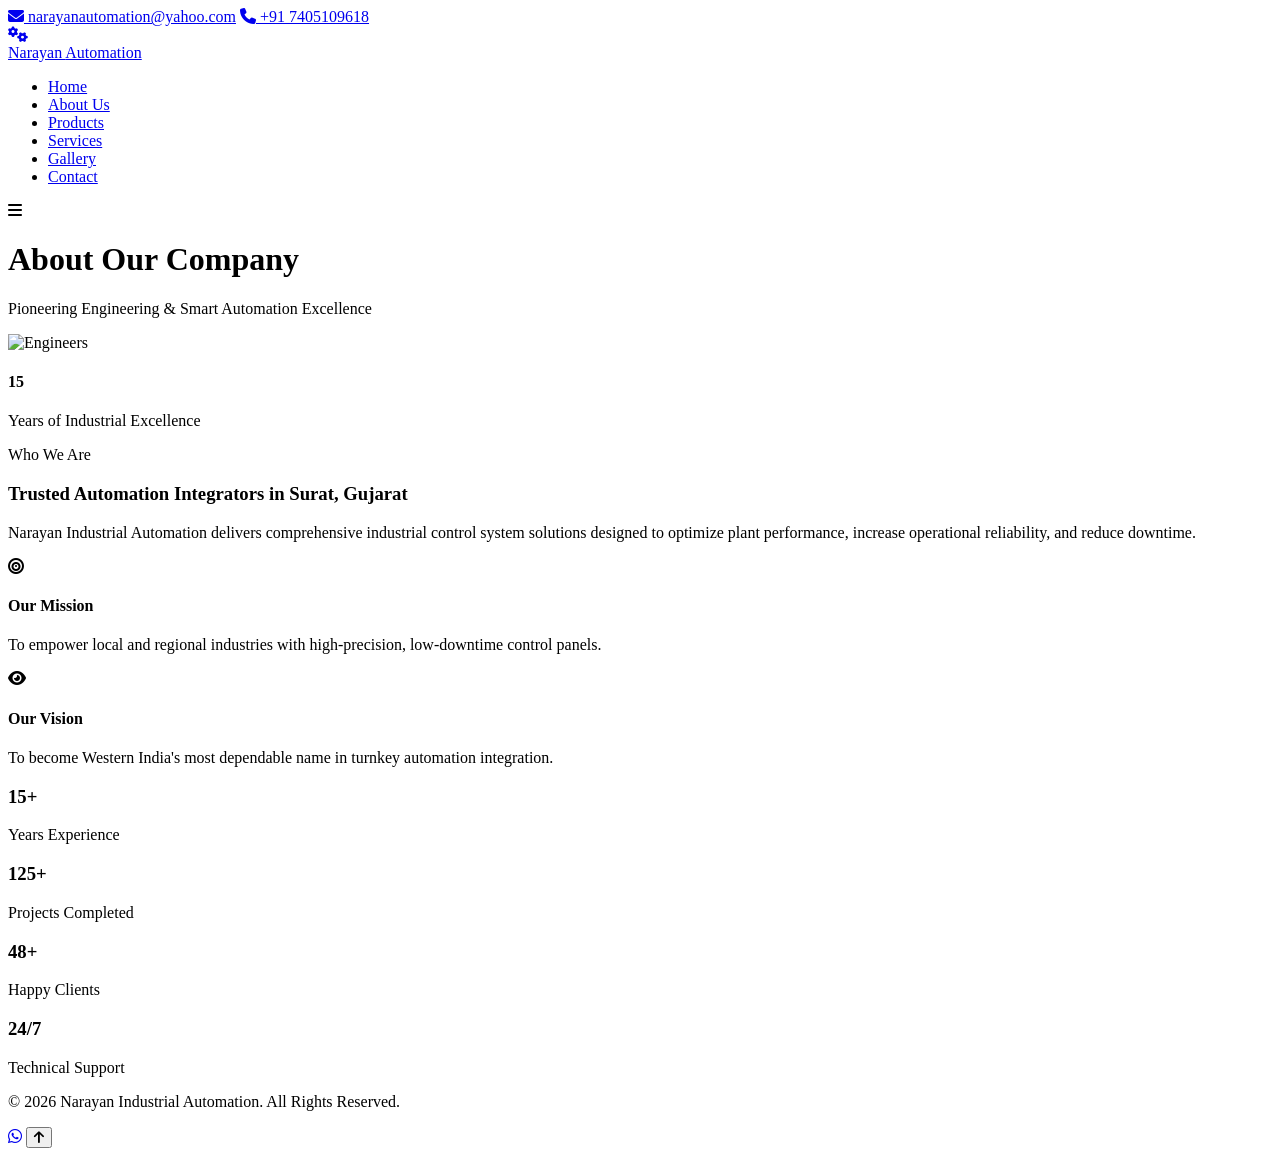
==== about.html @ 570e2c4e "Add about.html with company information" ====
<!DOCTYPE html>
<html lang="en">
<head>
    <meta charset="UTF-8">
    <meta name="viewport" content="width=device-width, initial-scale=1.0">
    <title>About Us | Narayan Industrial Automation</title>
    <link href="https://fonts.googleapis.com/css2?family=Poppins:wght@300;400;500;600;700;800&display=swap" rel="stylesheet">
    <link rel="stylesheet" href="https://cdnjs.cloudflare.com/ajax/libs/font-awesome/6.4.0/css/all.min.css">
    <link rel="stylesheet" href="styles.css">
</head>
<body>

    <!-- Top Bar -->
    <div class="top-bar">
        <div class="container top-bar-content">
            <div class="top-info">
                <a href="mailto:narayanautomation@yahoo.com"><i class="fa-solid fa-envelope"></i> narayanautomation@yahoo.com</a>
                <a href="tel:+917405109618"><i class="fa-solid fa-phone"></i> +91 7405109618</a>
            </div>
        </div>
    </div>

    <!-- Navigation -->
    <nav class="navbar" id="navbar">
        <div class="container nav-container">
            <a href="index.html" class="logo">
                <div class="logo-icon"><i class="fa-solid fa-gears"></i></div>
                <div class="logo-text">Narayan <span>Automation</span></div>
            </a>
            <ul class="nav-menu" id="nav-menu">
                <li><a href="index.html" class="nav-link">Home</a></li>
                <li><a href="about.html" class="nav-link active">About Us</a></li>
                <li><a href="products.html" class="nav-link">Products</a></li>
                <li><a href="services.html" class="nav-link">Services</a></li>
                <li><a href="gallery.html" class="nav-link">Gallery</a></li>
                <li><a href="contact.html" class="nav-link">Contact</a></li>
            </ul>
            <div class="hamburger" id="hamburger"><i class="fa-solid fa-bars"></i></div>
        </div>
    </nav>

    <!-- Page Header -->
    <div class="page-header">
        <div class="container">
            <h1>About Our Company</h1>
            <p>Pioneering Engineering & Smart Automation Excellence</p>
        </div>
    </div>

    <!-- About Content -->
    <section class="section">
        <div class="container">
            <div class="about-grid">
                <div class="about-image">
                    <img src="https://images.unsplash.com/photo-1581092160607-ee22621dd758?auto=format&fit=crop&w=800&q=80" alt="Engineers">
                    <div class="about-badge">
                        <h4 class="counter" data-target="15">0</h4>
                        <p>Years of Industrial Excellence</p>
                    </div>
                </div>
                <div class="about-content">
                    <span class="section-tag">Who We Are</span>
                    <h3>Trusted Automation Integrators in Surat, Gujarat</h3>
                    <p>Narayan Industrial Automation delivers comprehensive industrial control system solutions designed to optimize plant performance, increase operational reliability, and reduce downtime.</p>
                    
                    <div class="mv-grid">
                        <div class="mv-card">
                            <i class="fa-solid fa-bullseye"></i>
                            <h4>Our Mission</h4>
                            <p>To empower local and regional industries with high-precision, low-downtime control panels.</p>
                        </div>
                        <div class="mv-card">
                            <i class="fa-solid fa-eye"></i>
                            <h4>Our Vision</h4>
                            <p>To become Western India's most dependable name in turnkey automation integration.</p>
                        </div>
                    </div>
                </div>
            </div>

            <!-- Stats -->
            <div class="stats-section">
                <div class="stats-grid">
                    <div class="stat-item">
                        <h3><span class="counter" data-target="15">0</span>+</h3>
                        <p>Years Experience</p>
                    </div>
                    <div class="stat-item">
                        <h3><span class="counter" data-target="850">0</span>+</h3>
                        <p>Projects Completed</p>
                    </div>
                    <div class="stat-item">
                        <h3><span class="counter" data-target="320">0</span>+</h3>
                        <p>Happy Clients</p>
                    </div>
                    <div class="stat-item">
                        <h3>24/7</h3>
                        <p>Technical Support</p>
                    </div>
                </div>
            </div>
        </div>
    </section>

    <!-- Footer -->
    <footer class="footer">
        <div class="container">
            <div class="footer-bottom">
                <p>&copy; 2026 Narayan Industrial Automation. All Rights Reserved.</p>
            </div>
        </div>
    </footer>

    <a href="https://wa.me/917405109618" target="_blank" class="floating-whatsapp"><i class="fa-brands fa-whatsapp"></i></a>
    <button class="back-to-top" id="backToTop"><i class="fa-solid fa-arrow-up"></i></button>

    <script src="script.js"></script>
</body>
</html>
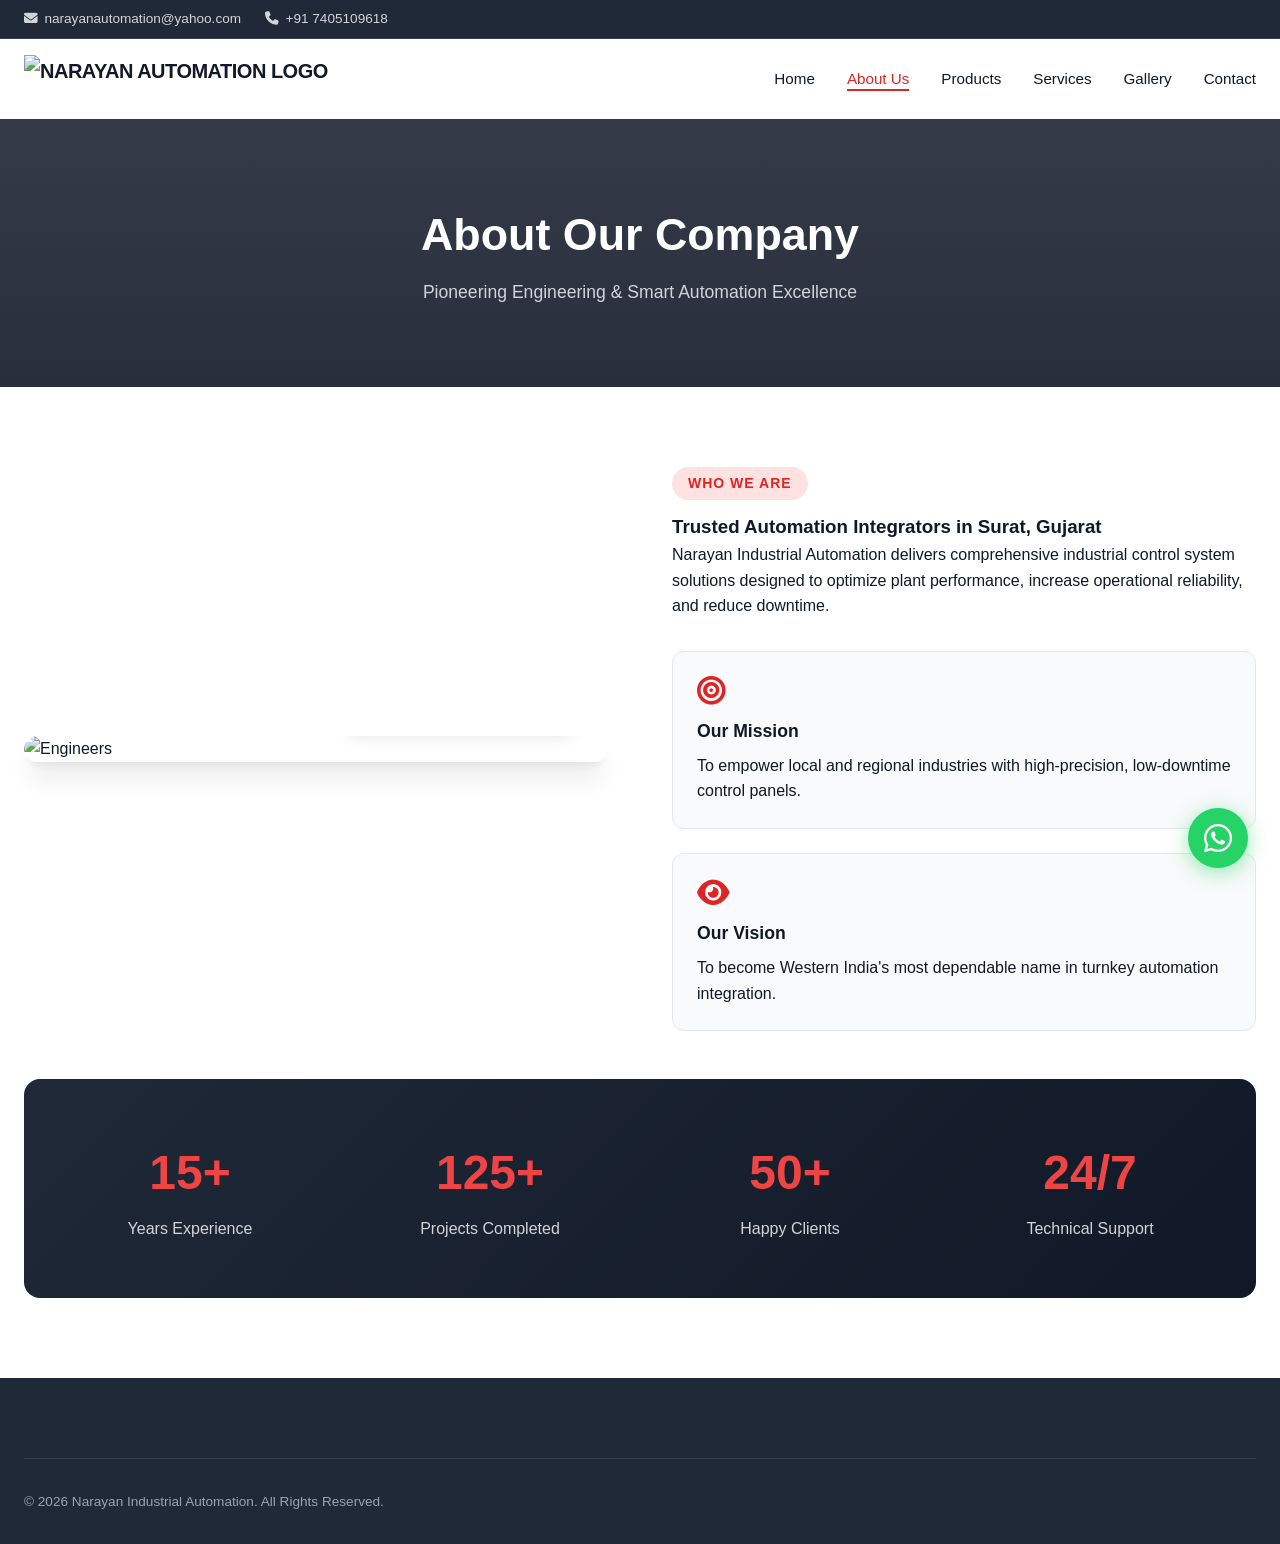
==== commit aa7edb3f: "Replace logo div with image in about.html" ====
--- a/about.html
+++ b/about.html
@@ -24,8 +24,7 @@
     <nav class="navbar" id="navbar">
         <div class="container nav-container">
             <a href="index.html" class="logo">
-                <div class="logo-icon"><i class="fa-solid fa-gears"></i></div>
-                <div class="logo-text">Narayan <span>Automation</span></div>
+                <img src="https://raw.githubusercontent.com/ecomaura/finearnmedia/refs/heads/main/image_32ab82ef1.png" alt="Narayan Automation Logo" class="logo-img">
             </a>
             <ul class="nav-menu" id="nav-menu">
                 <li><a href="index.html" class="nav-link">Home</a></li>
--- a/styles.css
+++ b/styles.css
@@ -0,0 +1,1023 @@
+/* ==========================================================================
+   ROOT & BASE STYLES
+   ========================================================================== */
+:root {
+    --primary: #DC2626;
+    --primary-dark: #B91C1C;
+    --primary-light: #FEE2E2;
+    --secondary: #1F2937;
+    --text-dark: #111827;
+    --text-muted: #4B5563;
+    --text-light: #9CA3AF;
+    --bg-light: #F9FAFB;
+    --bg-card: #FFFFFF;
+    --border-color: #E5E7EB;
+    --shadow-sm: 0 1px 2px 0 rgb(0 0 0 / 0.05);
+    --shadow-md: 0 4px 6px -1px rgb(0 0 0 / 0.1), 0 2px 4px -2px rgb(0 0 0 / 0.1);
+    --shadow-lg: 0 10px 15px -3px rgb(0 0 0 / 0.1), 0 4px 6px -4px rgb(0 0 0 / 0.1);
+    --shadow-xl: 0 20px 25px -5px rgb(0 0 0 / 0.1), 0 8px 10px -6px rgb(0 0 0 / 0.1);
+    --radius-sm: 8px;
+    --radius-md: 12px;
+    --radius-lg: 16px;
+    --radius-full: 9999px;
+    --transition: all 0.3s cubic-bezier(0.4, 0, 0.2, 1);
+}
+
+* {
+    margin: 0;
+    padding: 0;
+    box-sizing: border-box;
+    font-family: 'Poppins', sans-serif;
+}
+
+html {
+    scroll-behavior: smooth;
+}
+
+body {
+    background-color: #FFFFFF;
+    color: var(--text-dark);
+    line-height: 1.6;
+    overflow-x: hidden;
+}
+
+a {
+    text-decoration: none;
+    color: inherit;
+}
+
+ul {
+    list-style: none;
+}
+
+img {
+    max-width: 100%;
+    height: auto;
+    display: block;
+}
+
+/* ==========================================================================
+   LAYOUT & UTILITIES
+   ========================================================================== */
+.container {
+    width: 100%;
+    max-width: 1280px;
+    margin: 0 auto;
+    padding: 0 1.5rem;
+}
+
+.section {
+    padding: 5rem 0;
+}
+
+.section-bg {
+    background-color: var(--bg-light);
+}
+
+.text-center {
+    text-align: center;
+}
+
+.section-header {
+    text-align: center;
+    max-width: 700px;
+    margin: 0 auto 4rem auto;
+}
+
+.section-tag {
+    display: inline-block;
+    color: var(--primary);
+    background-color: var(--primary-light);
+    font-weight: 600;
+    font-size: 0.875rem;
+    padding: 0.35rem 1rem;
+    border-radius: var(--radius-full);
+    text-transform: uppercase;
+    letter-spacing: 1px;
+    margin-bottom: 0.75rem;
+}
+
+.section-title {
+    font-size: 2.25rem;
+    font-weight: 700;
+    color: var(--text-dark);
+    line-height: 1.25;
+    margin-bottom: 1rem;
+}
+
+.section-subtitle {
+    color: var(--text-muted);
+    font-size: 1.05rem;
+}
+
+/* Buttons */
+.btn {
+    display: inline-flex;
+    align-items: center;
+    justify-content: center;
+    gap: 0.6rem;
+    padding: 0.85rem 1.8rem;
+    font-weight: 600;
+    font-size: 1rem;
+    border-radius: var(--radius-md);
+    transition: var(--transition);
+    cursor: pointer;
+    border: 2px solid transparent;
+}
+
+.btn-primary {
+    background-color: var(--primary);
+    color: #FFFFFF;
+    box-shadow: 0 4px 14px rgba(220, 38, 38, 0.35);
+}
+
+.btn-primary:hover {
+    background-color: var(--primary-dark);
+    transform: translateY(-2px);
+    box-shadow: 0 6px 20px rgba(220, 38, 38, 0.45);
+}
+
+.btn-whatsapp {
+    background-color: #25D366;
+    color: #FFFFFF;
+    box-shadow: 0 4px 14px rgba(37, 211, 102, 0.35);
+}
+
+.btn-whatsapp:hover {
+    background-color: #128C7E;
+    transform: translateY(-2px);
+    box-shadow: 0 6px 20px rgba(37, 211, 102, 0.45);
+}
+
+/* ==========================================================================
+   HEADER & NAVIGATION
+   ========================================================================== */
+.top-bar {
+    background-color: var(--secondary);
+    color: #D1D5DB;
+    padding: 0.5rem 0;
+    font-size: 0.85rem;
+    border-bottom: 1px solid rgba(255, 255, 255, 0.1);
+}
+
+.top-bar-content {
+    display: flex;
+    justify-content: space-between;
+    align-items: center;
+}
+
+.top-info {
+    display: flex;
+    gap: 1.5rem;
+}
+
+.top-info a {
+    display: flex;
+    align-items: center;
+    gap: 0.4rem;
+    transition: var(--transition);
+}
+
+.top-info a:hover {
+    color: var(--primary);
+}
+
+.top-social {
+    display: flex;
+    gap: 1rem;
+}
+
+.top-social a:hover {
+    color: var(--primary);
+}
+
+.navbar {
+    position: sticky;
+    top: 0;
+    width: 100%;
+    background-color: rgba(255, 255, 255, 0.95);
+    backdrop-filter: blur(10px);
+    z-index: 1000;
+    box-shadow: var(--shadow-sm);
+    transition: var(--transition);
+}
+
+.navbar.scrolled {
+    box-shadow: var(--shadow-md);
+}
+
+.nav-container {
+    display: flex;
+    align-items: center;
+    justify-content: space-between;
+    height: 80px;
+}
+
+.logo {
+    display: flex;
+    align-items: center;
+    gap: 0.75rem;
+    font-size: 1.25rem;
+    font-weight: 800;
+    color: var(--text-dark);
+    text-transform: uppercase;
+    letter-spacing: -0.5px;
+}
+
+.logo-icon {
+    width: 44px;
+    height: 44px;
+    background: linear-gradient(135deg, var(--primary), var(--primary-dark));
+    color: #FFFFFF;
+    border-radius: var(--radius-md);
+    display: flex;
+    align-items: center;
+    justify-content: center;
+    font-size: 1.4rem;
+    box-shadow: 0 4px 10px rgba(220, 38, 38, 0.3);
+}
+
+.logo-text span {
+    color: var(--primary);
+}
+
+.logo-img {
+    height: 48px;
+    width: auto;
+    display: block;
+}
+
+.footer-brand .logo-img {
+    height: 44px;
+}
+
+.nav-menu {
+    display: flex;
+    align-items: center;
+    gap: 2rem;
+}
+
+.nav-link {
+    font-size: 0.95rem;
+    font-weight: 500;
+    color: var(--text-dark);
+    transition: var(--transition);
+    position: relative;
+}
+
+.nav-link:hover, .nav-link.active {
+    color: var(--primary);
+}
+
+.nav-link::after {
+    content: '';
+    position: absolute;
+    bottom: -4px;
+    left: 0;
+    width: 0;
+    height: 2px;
+    background-color: var(--primary);
+    transition: var(--transition);
+}
+
+.nav-link:hover::after, .nav-link.active::after {
+    width: 100%;
+}
+
+.hamburger {
+    display: none;
+    cursor: pointer;
+    font-size: 1.5rem;
+    color: var(--text-dark);
+}
+
+/* Page Banner (For Inner Pages) */
+.page-header {
+    background: linear-gradient(rgba(17, 24, 39, 0.85), rgba(17, 24, 39, 0.9)), 
+                url('https://images.unsplash.com/photo-1581091226825-a6a2a5aee158?auto=format&fit=crop&w=1920&q=80') center/cover no-repeat;
+    padding: 5rem 0;
+    color: #FFFFFF;
+    text-align: center;
+}
+
+.page-header h1 {
+    font-size: 2.8rem;
+    font-weight: 800;
+    margin-bottom: 0.5rem;
+}
+
+.page-header p {
+    color: #D1D5DB;
+    font-size: 1.1rem;
+}
+
+/* HERO SECTION */
+.hero {
+    position: relative;
+    min-height: calc(100vh - 80px);
+    background: linear-gradient(rgba(17, 24, 39, 0.8), rgba(17, 24, 39, 0.85)), 
+                url('https://images.unsplash.com/photo-1581091226825-a6a2a5aee158?auto=format&fit=crop&w=1920&q=80') center/cover no-repeat;
+    display: flex;
+    align-items: center;
+    color: #FFFFFF;
+    padding: 4rem 0;
+}
+
+.hero-content {
+    max-width: 800px;
+}
+
+.hero-tag {
+    background: rgba(220, 38, 38, 0.2);
+    border: 1px solid rgba(220, 38, 38, 0.5);
+    color: #F87171;
+    padding: 0.5rem 1.25rem;
+    border-radius: var(--radius-full);
+    display: inline-flex;
+    align-items: center;
+    gap: 0.5rem;
+    font-size: 0.9rem;
+    font-weight: 600;
+    margin-bottom: 1.5rem;
+}
+
+.hero-title {
+    font-size: 3.5rem;
+    font-weight: 800;
+    line-height: 1.15;
+    margin-bottom: 1.5rem;
+    letter-spacing: -1px;
+}
+
+.hero-title span {
+    color: #EF4444;
+    background: linear-gradient(135deg, #F87171, #DC2626);
+    -webkit-background-clip: text;
+    -webkit-text-fill-color: transparent;
+}
+
+.hero-subtitle {
+    font-size: 1.2rem;
+    color: #D1D5DB;
+    margin-bottom: 2.5rem;
+    line-height: 1.6;
+    max-width: 650px;
+}
+
+.hero-btns {
+    display: flex;
+    gap: 1rem;
+    flex-wrap: wrap;
+}
+
+/* ABOUT SECTION */
+.about-grid {
+    display: grid;
+    grid-template-columns: 1fr 1fr;
+    gap: 4rem;
+    align-items: center;
+}
+
+.about-image {
+    position: relative;
+    border-radius: var(--radius-lg);
+    overflow: hidden;
+    box-shadow: var(--shadow-xl);
+}
+
+.about-image img {
+    width: 100%;
+    height: 100%;
+    object-fit: cover;
+    border-radius: var(--radius-lg);
+    transition: var(--transition);
+}
+
+.about-badge {
+    position: absolute;
+    bottom: 2rem;
+    right: 2rem;
+    background: rgba(255, 255, 255, 0.95);
+    backdrop-filter: blur(10px);
+    padding: 1.5rem;
+    border-radius: var(--radius-md);
+    box-shadow: var(--shadow-lg);
+    border-left: 5px solid var(--primary);
+    max-width: 240px;
+}
+
+.about-badge h4 {
+    font-size: 1.8rem;
+    color: var(--primary);
+    font-weight: 800;
+}
+
+.about-badge p {
+    font-size: 0.85rem;
+    color: var(--text-muted);
+    font-weight: 500;
+}
+
+.mv-grid {
+    display: grid;
+    grid-template-columns: 1fr;
+    gap: 1.5rem;
+    margin-top: 2rem;
+}
+
+.mv-card {
+    background-color: var(--bg-light);
+    padding: 1.5rem;
+    border-radius: var(--radius-md);
+    border: 1px solid var(--border-color);
+}
+
+.mv-card i {
+    font-size: 1.8rem;
+    color: var(--primary);
+    margin-bottom: 0.75rem;
+}
+
+.mv-card h4 {
+    font-size: 1.1rem;
+    margin-bottom: 0.5rem;
+}
+
+/* STATS */
+.stats-section {
+    background: linear-gradient(135deg, var(--secondary), #111827);
+    border-radius: var(--radius-lg);
+    padding: 3.5rem 2rem;
+    color: #FFFFFF;
+    margin-top: 3rem;
+}
+
+.stats-grid {
+    display: grid;
+    grid-template-columns: repeat(auto-fit, minmax(200px, 1fr));
+    gap: 2rem;
+    text-align: center;
+}
+
+.stat-item h3 {
+    font-size: 3rem;
+    font-weight: 800;
+    color: #EF4444;
+    margin-bottom: 0.25rem;
+}
+
+.stat-item p {
+    color: #D1D5DB;
+    font-weight: 500;
+}
+
+/* PRODUCTS */
+.products-grid {
+    display: grid;
+    grid-template-columns: repeat(auto-fill, minmax(280px, 1fr));
+    gap: 2rem;
+}
+
+.product-card {
+    background-color: var(--bg-card);
+    border-radius: var(--radius-md);
+    border: 1px solid var(--border-color);
+    overflow: hidden;
+    box-shadow: var(--shadow-sm);
+    transition: var(--transition);
+    display: flex;
+    flex-direction: column;
+}
+
+.product-card:hover {
+    transform: translateY(-8px);
+    box-shadow: var(--shadow-xl);
+    border-color: rgba(220, 38, 38, 0.3);
+}
+
+.product-img {
+    height: 200px;
+    overflow: hidden;
+}
+
+.product-img img {
+    width: 100%;
+    height: 100%;
+    object-fit: cover;
+    transition: var(--transition);
+}
+
+.product-card:hover .product-img img {
+    transform: scale(1.08);
+}
+
+.product-info {
+    padding: 1.5rem;
+    display: flex;
+    flex-direction: column;
+    flex-grow: 1;
+}
+
+.product-title {
+    font-size: 1.2rem;
+    font-weight: 700;
+    margin-bottom: 0.5rem;
+}
+
+.product-desc {
+    color: var(--text-muted);
+    font-size: 0.9rem;
+    margin-bottom: 1.5rem;
+    flex-grow: 1;
+}
+
+.product-btn {
+    color: var(--primary);
+    font-weight: 600;
+    font-size: 0.9rem;
+    display: inline-flex;
+    align-items: center;
+    gap: 0.4rem;
+}
+
+/* SERVICES */
+.services-grid {
+    display: grid;
+    grid-template-columns: repeat(auto-fill, minmax(300px, 1fr));
+    gap: 2rem;
+}
+
+.service-card {
+    background-color: var(--bg-card);
+    padding: 2.5rem 2rem;
+    border-radius: var(--radius-md);
+    border: 1px solid var(--border-color);
+    transition: var(--transition);
+    position: relative;
+    overflow: hidden;
+}
+
+.service-card::before {
+    content: '';
+    position: absolute;
+    top: 0;
+    left: 0;
+    width: 100%;
+    height: 4px;
+    background: linear-gradient(90deg, var(--primary), var(--primary-dark));
+}
+
+.service-card:hover {
+    transform: translateY(-6px);
+    box-shadow: var(--shadow-xl);
+}
+
+.service-icon {
+    width: 60px;
+    height: 60px;
+    background-color: var(--primary-light);
+    color: var(--primary);
+    border-radius: var(--radius-md);
+    display: flex;
+    align-items: center;
+    justify-content: center;
+    font-size: 1.8rem;
+    margin-bottom: 1.5rem;
+    transition: var(--transition);
+}
+
+.service-card:hover .service-icon {
+    background-color: var(--primary);
+    color: #FFFFFF;
+}
+
+.service-title {
+    font-size: 1.25rem;
+    font-weight: 700;
+    margin-bottom: 0.75rem;
+}
+
+.service-desc {
+    color: var(--text-muted);
+    font-size: 0.925rem;
+}
+
+/* MARQUEE */
+.marquee-section {
+    padding: 3rem 0;
+    background-color: #FFFFFF;
+    border-top: 1px solid var(--border-color);
+    border-bottom: 1px solid var(--border-color);
+    overflow: hidden;
+}
+
+.marquee {
+    display: flex;
+    width: 100%;
+    user-select: none;
+    overflow: hidden;
+    mask-image: linear-gradient(to right, transparent, black 10%, black 90%, transparent);
+    -webkit-mask-image: linear-gradient(to right, transparent, black 10%, black 90%, transparent);
+}
+
+.marquee-content {
+    flex-shrink: 0;
+    display: flex;
+    justify-content: space-around;
+    align-items: center;
+    min-width: 100%;
+    gap: 4rem;
+    animation: scroll 25s linear infinite;
+}
+
+.brand-item {
+    font-size: 1.5rem;
+    font-weight: 800;
+    color: #9CA3AF;
+    display: flex;
+    align-items: center;
+    gap: 0.5rem;
+    transition: var(--transition);
+}
+
+.brand-item:hover {
+    color: var(--primary);
+}
+
+@keyframes scroll {
+    from { transform: translateX(0); }
+    to { transform: translateX(-100%); }
+}
+
+/* INDUSTRIES */
+.industries-grid {
+    display: grid;
+    grid-template-columns: repeat(auto-fill, minmax(220px, 1fr));
+    gap: 1.5rem;
+}
+
+.industry-card {
+    background-color: var(--bg-card);
+    border: 1px solid var(--border-color);
+    border-radius: var(--radius-md);
+    padding: 2rem 1.5rem;
+    text-align: center;
+    transition: var(--transition);
+}
+
+.industry-card:hover {
+    border-color: var(--primary);
+    box-shadow: var(--shadow-lg);
+    transform: translateY(-5px);
+}
+
+.industry-icon {
+    font-size: 2.5rem;
+    color: var(--primary);
+    margin-bottom: 1rem;
+}
+
+.industry-title {
+    font-weight: 700;
+    font-size: 1.1rem;
+}
+
+/* GALLERY & LIGHTBOX */
+.gallery-grid {
+    display: grid;
+    grid-template-columns: repeat(auto-fill, minmax(300px, 1fr));
+    gap: 1.5rem;
+}
+
+.gallery-item {
+    position: relative;
+    border-radius: var(--radius-md);
+    overflow: hidden;
+    height: 240px;
+    cursor: pointer;
+    box-shadow: var(--shadow-sm);
+}
+
+.gallery-item img {
+    width: 100%;
+    height: 100%;
+    object-fit: cover;
+    transition: var(--transition);
+}
+
+.gallery-overlay {
+    position: absolute;
+    top: 0;
+    left: 0;
+    width: 100%;
+    height: 100%;
+    background: rgba(17, 24, 39, 0.7);
+    display: flex;
+    align-items: center;
+    justify-content: center;
+    opacity: 0;
+    transition: var(--transition);
+    color: #FFFFFF;
+    font-size: 1.8rem;
+}
+
+.gallery-item:hover img {
+    transform: scale(1.1);
+}
+
+.gallery-item:hover .gallery-overlay {
+    opacity: 1;
+}
+
+.lightbox {
+    position: fixed;
+    top: 0;
+    left: 0;
+    width: 100%;
+    height: 100%;
+    background: rgba(0, 0, 0, 0.9);
+    z-index: 100000;
+    display: none;
+    align-items: center;
+    justify-content: center;
+    padding: 2rem;
+}
+
+.lightbox.active {
+    display: flex;
+}
+
+.lightbox img {
+    max-width: 90%;
+    max-height: 85vh;
+    border-radius: var(--radius-sm);
+}
+
+.lightbox-close {
+    position: absolute;
+    top: 20px;
+    right: 30px;
+    color: #FFFFFF;
+    font-size: 2.5rem;
+    cursor: pointer;
+}
+
+/* CONTACT */
+.contact-grid {
+    display: grid;
+    grid-template-columns: 1fr 1fr;
+    gap: 3rem;
+}
+
+.contact-info-wrapper {
+    display: flex;
+    flex-direction: column;
+    gap: 1.5rem;
+}
+
+.contact-item {
+    display: flex;
+    gap: 1.25rem;
+    align-items: flex-start;
+}
+
+.contact-icon {
+    width: 48px;
+    height: 48px;
+    background-color: var(--primary-light);
+    color: var(--primary);
+    border-radius: var(--radius-md);
+    display: flex;
+    align-items: center;
+    justify-content: center;
+    font-size: 1.25rem;
+    flex-shrink: 0;
+}
+
+.contact-details h5 {
+    font-size: 1.05rem;
+    font-weight: 700;
+    margin-bottom: 0.25rem;
+}
+
+.contact-details p, .contact-details a {
+    color: var(--text-muted);
+    font-size: 0.95rem;
+}
+
+.contact-details a:hover {
+    color: var(--primary);
+}
+
+.contact-form {
+    background-color: var(--bg-card);
+    padding: 2.5rem;
+    border-radius: var(--radius-lg);
+    border: 1px solid var(--border-color);
+    box-shadow: var(--shadow-md);
+}
+
+.form-group {
+    margin-bottom: 1.25rem;
+}
+
+.form-group label {
+    display: block;
+    font-size: 0.875rem;
+    font-weight: 600;
+    margin-bottom: 0.5rem;
+}
+
+.form-control {
+    width: 100%;
+    padding: 0.85rem 1rem;
+    border: 1px solid var(--border-color);
+    border-radius: var(--radius-sm);
+    font-size: 0.95rem;
+    outline: none;
+    transition: var(--transition);
+}
+
+.form-control:focus {
+    border-color: var(--primary);
+    box-shadow: 0 0 0 3px rgba(220, 38, 38, 0.15);
+}
+
+textarea.form-control {
+    resize: vertical;
+    min-height: 120px;
+}
+
+.map-container {
+    margin-top: 3rem;
+    border-radius: var(--radius-lg);
+    overflow: hidden;
+    box-shadow: var(--shadow-md);
+    height: 350px;
+}
+
+.map-container iframe {
+    width: 100%;
+    height: 100%;
+    border: 0;
+}
+
+/* FOOTER */
+.footer {
+    background-color: var(--secondary);
+    color: #9CA3AF;
+    padding-top: 5rem;
+    padding-bottom: 2rem;
+}
+
+.footer-grid {
+    display: grid;
+    grid-template-columns: 2fr 1fr 1fr 1.5fr;
+    gap: 3rem;
+    margin-bottom: 4rem;
+}
+
+.footer-brand .logo {
+    color: #FFFFFF;
+    margin-bottom: 1.25rem;
+}
+
+.footer-brand p {
+    font-size: 0.9rem;
+    margin-bottom: 1.5rem;
+}
+
+.footer-social {
+    display: flex;
+    gap: 0.75rem;
+}
+
+.footer-social a {
+    width: 38px;
+    height: 38px;
+    background-color: rgba(255, 255, 255, 0.08);
+    color: #FFFFFF;
+    border-radius: 50%;
+    display: flex;
+    align-items: center;
+    justify-content: center;
+    transition: var(--transition);
+}
+
+.footer-social a:hover {
+    background-color: var(--primary);
+}
+
+.footer-title {
+    color: #FFFFFF;
+    font-size: 1.1rem;
+    font-weight: 700;
+    margin-bottom: 1.5rem;
+}
+
+.footer-links li {
+    margin-bottom: 0.75rem;
+}
+
+.footer-links a {
+    font-size: 0.9rem;
+    transition: var(--transition);
+}
+
+.footer-links a:hover {
+    color: #FFFFFF;
+    padding-left: 5px;
+}
+
+.footer-bottom {
+    padding-top: 2rem;
+    border-top: 1px solid rgba(255, 255, 255, 0.1);
+    display: flex;
+    justify-content: space-between;
+    align-items: center;
+    font-size: 0.85rem;
+    flex-wrap: wrap;
+    gap: 1rem;
+}
+
+/* FLOATING BUTTONS */
+.floating-whatsapp {
+    position: fixed;
+    bottom: 2rem;
+    right: 2rem;
+    width: 60px;
+    height: 60px;
+    background-color: #25D366;
+    color: #FFFFFF;
+    border-radius: 50%;
+    display: flex;
+    align-items: center;
+    justify-content: center;
+    font-size: 2rem;
+    box-shadow: 0 4px 20px rgba(37, 211, 102, 0.5);
+    z-index: 9999;
+    transition: var(--transition);
+}
+
+.floating-whatsapp:hover {
+    transform: scale(1.1);
+    color: #FFFFFF;
+}
+
+.back-to-top {
+    position: fixed;
+    bottom: 6.5rem;
+    right: 2rem;
+    width: 45px;
+    height: 45px;
+    background-color: var(--secondary);
+    color: #FFFFFF;
+    border-radius: 50%;
+    display: flex;
+    align-items: center;
+    justify-content: center;
+    font-size: 1.1rem;
+    box-shadow: var(--shadow-md);
+    z-index: 9998;
+    opacity: 0;
+    visibility: hidden;
+    transition: var(--transition);
+    border: none;
+    cursor: pointer;
+}
+
+.back-to-top.active {
+    opacity: 1;
+    visibility: visible;
+}
+
+.back-to-top:hover {
+    background-color: var(--primary);
+}
+
+/* RESPONSIVE */
+@media (max-width: 1024px) {
+    .about-grid, .contact-grid { grid-template-columns: 1fr; gap: 3rem; }
+    .footer-grid { grid-template-columns: 1fr 1fr; gap: 2.5rem; }
+}
+
+@media (max-width: 768px) {
+    .top-bar { display: none; }
+    .hamburger { display: block; }
+    .nav-menu {
+        position: fixed;
+        top: 80px;
+        left: -100%;
+        width: 100%;
+        height: calc(100vh - 80px);
+        background-color: #FFFFFF;
+        flex-direction: column;
+        justify-content: center;
+        gap: 2rem;
+        transition: var(--transition);
+        box-shadow: var(--shadow-lg);
+    }
+    .nav-menu.active { left: 0; }
+    .hero-title { font-size: 2.2rem; }
+    .footer-grid { grid-template-columns: 1fr; }
+   }
